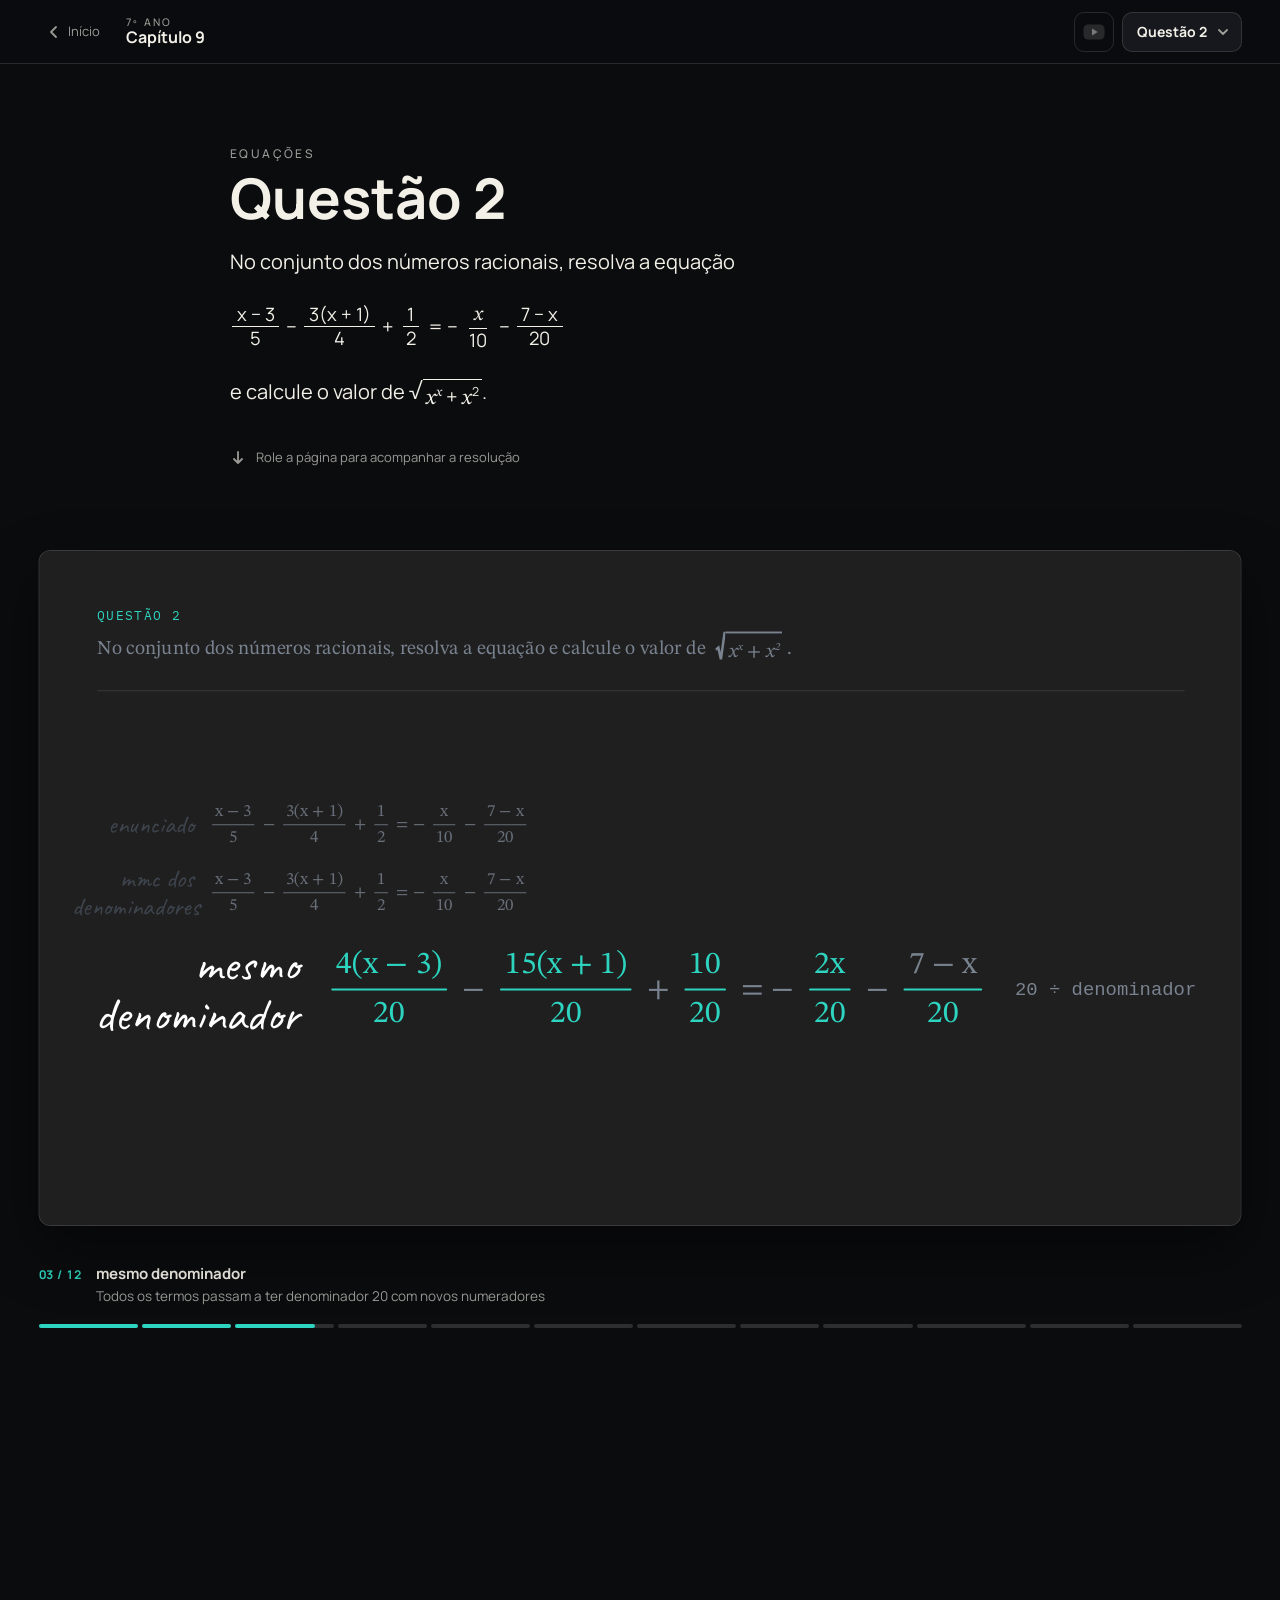
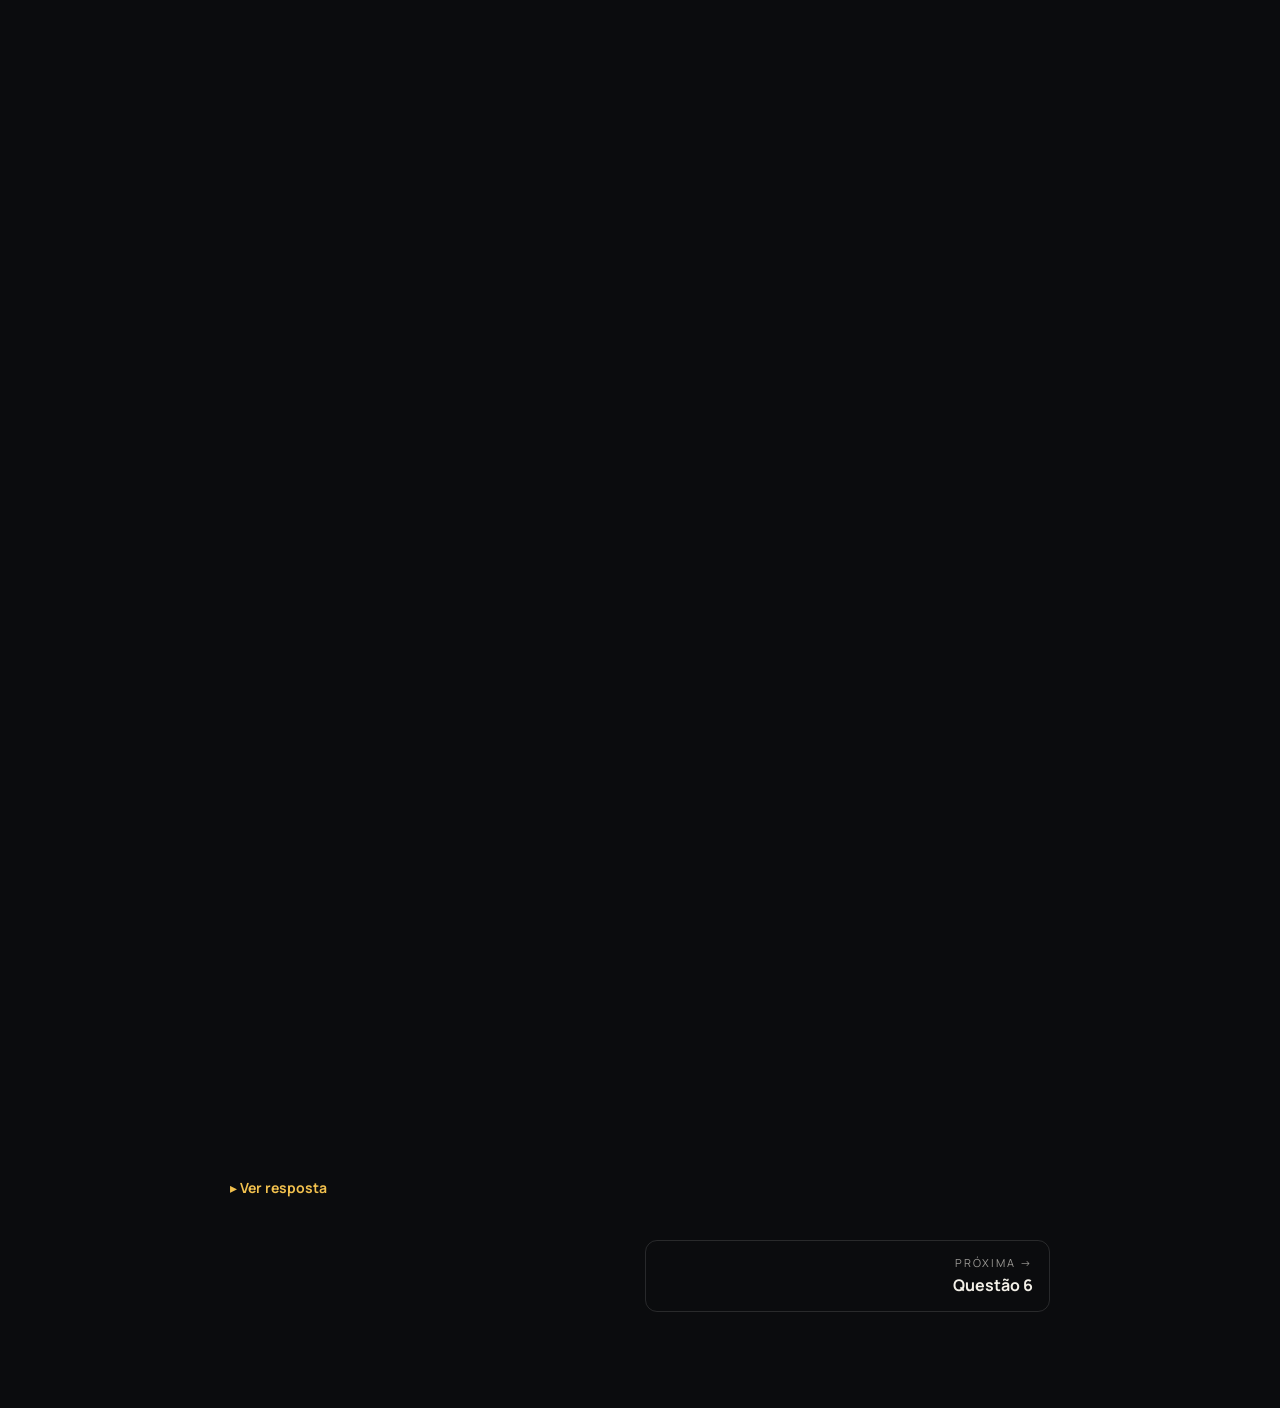
==== capitulos/capitulo-09.html @ b6ce7032 "descrição do readme.md" ====
<!DOCTYPE html>
<html lang="pt-BR">
<head>
<meta charset="utf-8"/>
<meta name="viewport" content="width=device-width, initial-scale=1.0"/>
<title>Capítulo 9 — Questões resolvidas · 7º ano</title>
<meta name="theme-color" content="#0b0c0e"/>

<link rel="preconnect" href="https://fonts.googleapis.com"/>
<link rel="preconnect" href="https://fonts.gstatic.com" crossorigin/>
<!-- Manrope: interface. Caveat, IBM Plex Mono e STIX Two Text: resolucoes animadas. -->
<link href="https://fonts.googleapis.com/css2?family=Manrope:wght@400;500;700&family=Caveat:wght@500;600&family=IBM+Plex+Mono:wght@400;500&family=STIX+Two+Text:wght@400;500&display=swap" rel="stylesheet"/>

<link rel="stylesheet" href="../assets/css/base.css"/>
<link rel="stylesheet" href="../assets/css/capitulo.css"/>
<link rel="stylesheet" href="../assets/css/questao.css"/>

<!-- Resolucoes: React local + um arquivo por questao + motor da rolagem.
     defer preserva a ordem de execucao. -->
<script defer src="../assets/vendor/react/react.production.min.js"></script>
<script defer src="../assets/vendor/react/react-dom.production.min.js"></script>
<script defer src="../assets/questoes/capitulo-09/q02-equacao.js"></script>
<script defer src="../assets/questoes/capitulo-09/q06-prova.js"></script>
<script defer src="../assets/questoes/capitulo-09/q08-quantias.js"></script>
<script defer src="../assets/questoes/capitulo-09/q08-sistema.js"></script>
<script defer src="../assets/js/questao-cena.js"></script>
<script defer src="../assets/js/capitulo.js"></script>
</head>

<body data-capitulo="9">

<header class="page-header">
  <div class="page-header-inner">
    <a class="back-link" href="../index.html" aria-label="Voltar ao início">
      <svg width="16" height="16" viewBox="0 0 16 16" aria-hidden="true"><path d="M10 3 5 8l5 5" fill="none" stroke="currentColor" stroke-width="1.8" stroke-linecap="round" stroke-linejoin="round"/></svg>
      <span>Início</span>
    </a>
    <div class="page-id">
      <span class="page-kicker">7º ano</span>
      <span class="page-title">Capítulo 9</span>
    </div>

    <div class="page-actions">
      <!-- Aponta para o data-youtube da questao aberta (capitulo.js). -->
      <a class="yt-link is-disabled" id="yt-link" target="_blank" rel="noopener" aria-disabled="true" title="Vídeo narrado em breve">
        <svg viewBox="0 0 24 24" aria-hidden="true">
          <rect x="1.5" y="4.5" width="21" height="15" rx="4.5" fill="#ff1f1f"/>
          <path d="M10 8.6v6.8l5.8-3.4z" fill="#fff"/>
        </svg>
      </a>

      <div class="q-menu">
        <button type="button" class="q-menu-btn" id="q-menu-btn" aria-haspopup="menu" aria-expanded="false" aria-controls="q-menu-list">
          <span><span class="q-menu-prefixo">Questão </span><span class="q-menu-num">2</span></span>
          <svg viewBox="0 0 16 16" aria-hidden="true"><path d="m4 6 4 4 4-4" fill="none" stroke="currentColor" stroke-width="1.8" stroke-linecap="round" stroke-linejoin="round"/></svg>
        </button>
        <ul class="q-menu-list" id="q-menu-list" role="menu" aria-label="Questões do capítulo 9" hidden></ul>
      </div>
    </div>
  </div>
</header>

<main class="questoes">

  <!-- ============================================================
       Uma questao = um <article>. O menu do header e a navegacao
       anterior/proxima sao montados a partir destes blocos.

       id            ancora da URL (capitulo-09.html#q2)
       data-youtube  link do video narrado; vazio = icone desativado
       data-resumo   texto do menu, quando o enunciado tem formulas (opcional)
       data-cena     id da resolucao animada em window.Questoes
       ============================================================ -->

  <article class="questao" id="q2" data-youtube=""
           data-resumo="No conjunto dos números racionais, resolva a equação e calcule o valor de √(xˣ + x²).">
    <header class="questao-intro">
      <p class="questao-tema">Equações</p>
      <h1 class="questao-titulo">Questão 2</h1>
      <p class="questao-enunciado">
        No conjunto dos números racionais, resolva a equação
        <span class="mat-bloco">
          <span class="mat-frac"><span>x − 3</span><span>5</span></span> −
          <span class="mat-frac"><span>3(x + 1)</span><span>4</span></span> +
          <span class="mat-frac"><span>1</span><span>2</span></span> = −
          <span class="mat-frac"><span><i>x</i></span><span>10</span></span> −
          <span class="mat-frac"><span>7 − x</span><span>20</span></span>
        </span>
        e calcule o valor de
        <span class="mat-raiz"><span><i>x</i><sup><i>x</i></sup> + <i>x</i><sup>2</sup></span></span>.
      </p>
      <p class="questao-dica">
        <svg viewBox="0 0 16 16" aria-hidden="true"><path d="M8 2v11m0 0-4-4m4 4 4-4" fill="none" stroke="currentColor" stroke-width="1.8" stroke-linecap="round" stroke-linejoin="round"/></svg>
        Role a página para acompanhar a resolução
      </p>
    </header>

    <div class="questao-cena" data-cena="cap09-q02"></div>

    <footer class="questao-fim">
      <details class="questao-resposta">
        <summary>Ver resposta</summary>
        <p><i>x</i> = <strong>−1</strong> e <span class="mat-raiz"><span><i>x</i><sup><i>x</i></sup> + <i>x</i><sup>2</sup></span></span> = <strong>0</strong></p>
      </details>
      <nav class="questao-nav" aria-label="Outras questões"></nav>
    </footer>
  </article>

  <article class="questao" id="q6" data-youtube="">
    <header class="questao-intro">
      <p class="questao-tema">Sistemas de equações</p>
      <h1 class="questao-titulo">Questão 6</h1>
      <p class="questao-enunciado">Uma prova de múltipla escolha com 60 questões foi corrigida da seguinte forma: o aluno ganhava 5 pontos por questão que acertava e perdia 1 ponto por questão que errava ou deixava em branco. Se um aluno totalizou 210 pontos, o número de questões que ele acertou foi</p>
      <ol class="questao-alternativas">
        <li><span>a)</span> 30</li>
        <li><span>b)</span> 35</li>
        <li><span>c)</span> 40</li>
        <li><span>d)</span> 45</li>
      </ol>
      <p class="questao-dica">
        <svg viewBox="0 0 16 16" aria-hidden="true"><path d="M8 2v11m0 0-4-4m4 4 4-4" fill="none" stroke="currentColor" stroke-width="1.8" stroke-linecap="round" stroke-linejoin="round"/></svg>
        Role a página para acompanhar a resolução
      </p>
    </header>

    <div class="questao-cena" data-cena="cap09-q06"></div>

    <footer class="questao-fim">
      <details class="questao-resposta">
        <summary>Ver resposta</summary>
        <p>Alternativa <strong>d)</strong>: ele acertou <strong>45</strong> questões.</p>
      </details>
      <nav class="questao-nav" aria-label="Outras questões"></nav>
    </footer>
  </article>

  <article class="questao" id="q8-quantias" data-youtube="">
    <header class="questao-intro">
      <p class="questao-tema">Equações com duas incógnitas</p>
      <h1 class="questao-titulo">Questão 8</h1>
      <p class="questao-enunciado">A diferença entre o dobro da quantia que Beatriz possui e a quantia que Cibele possui é de 12 reais. Escreva a equação da situação e verifique se o par ordenado (11, 10) é solução.</p>
      <p class="questao-dica">
        <svg viewBox="0 0 16 16" aria-hidden="true"><path d="M8 2v11m0 0-4-4m4 4 4-4" fill="none" stroke="currentColor" stroke-width="1.8" stroke-linecap="round" stroke-linejoin="round"/></svg>
        Role a página para acompanhar a resolução
      </p>
    </header>

    <div class="questao-cena" data-cena="cap09-q08-quantias"></div>

    <footer class="questao-fim">
      <details class="questao-resposta">
        <summary>Ver resposta</summary>
        <p>Equação: <strong>2<i>x</i> − <i>y</i> = 12</strong>. Sim, (11, 10) é solução, pois 2 · 11 − 10 = 12.</p>
      </details>
      <nav class="questao-nav" aria-label="Outras questões"></nav>
    </footer>
  </article>

  <article class="questao" id="q8-sistema" data-youtube=""
           data-resumo="Sendo o sistema 15x − 16y = 24 e 3x = 4y, com U = ℚ × ℚ, calcule o valor de x − y − 1.">
    <header class="questao-intro">
      <p class="questao-tema">Sistemas de equações</p>
      <h1 class="questao-titulo">Questão 8</h1>
      <p class="questao-enunciado">
        Sendo o sistema
        <span class="mat-sistema"><span>15<i>x</i> − 16<i>y</i> = 24</span><span>3<i>x</i> = 4<i>y</i></span></span>
        com U = ℚ × ℚ, calcule o valor de <i>x</i> − <i>y</i> − 1.
      </p>
      <p class="questao-dica">
        <svg viewBox="0 0 16 16" aria-hidden="true"><path d="M8 2v11m0 0-4-4m4 4 4-4" fill="none" stroke="currentColor" stroke-width="1.8" stroke-linecap="round" stroke-linejoin="round"/></svg>
        Role a página para acompanhar a resolução
      </p>
    </header>

    <div class="questao-cena" data-cena="cap09-q08-sistema"></div>

    <footer class="questao-fim">
      <details class="questao-resposta">
        <summary>Ver resposta</summary>
        <p>(<i>x</i>, <i>y</i>) = (8, 6) e <i>x</i> − <i>y</i> − 1 = <strong>1</strong></p>
      </details>
      <nav class="questao-nav" aria-label="Outras questões"></nav>
    </footer>
  </article>

</main>

</body>
</html>
---- assets/css/base.css ----
/* ============================================================
   base.css — tokens, fontes e reset compartilhados por todas
   as paginas do site.
   ============================================================ */

@font-face {
  font-family: 'Mattilda';
  src: url('../fonts/Mattilda.otf') format('opentype');
  font-weight: 400;
  font-style: normal;
  font-display: swap;
}

:root {
  --bg:        #0b0c0e;
  --surface:   rgba(18, 20, 24, 0.55);
  --surface-2: rgba(28, 31, 37, 0.72);
  --line:      rgba(255, 255, 255, 0.12);
  --line-2:    rgba(255, 255, 255, 0.28);
  --text:      #f3f0e8;
  --muted:     rgba(243, 240, 232, 0.62);
  --accent:    #f2c14e;

  --font-display: 'Mattilda', 'Brush Script MT', cursive;
  --font-ui:      'Manrope', ui-sans-serif, system-ui, 'Segoe UI', sans-serif;

  --ease-out: cubic-bezier(0.16, 1, 0.30, 1);
  --ease-in:  cubic-bezier(0.35, 0, 0.30, 1);
  --fast: 180ms;
  --base: 320ms;

  --gutter: clamp(16px, 3vw, 40px);
}

*, *::before, *::after { box-sizing: border-box; }

html, body { height: 100%; }

body {
  margin: 0;
  background: var(--bg);
  color: var(--text);
  font-family: var(--font-ui);
  font-size: 15px;
  line-height: 1.5;
  -webkit-font-smoothing: antialiased;
}

a { color: inherit; text-decoration: none; }
p { margin: 0; }

:focus-visible { outline: 2px solid var(--accent); outline-offset: 3px; }

.sr-only {
  position: absolute;
  width: 1px; height: 1px;
  padding: 0; margin: -1px;
  overflow: hidden;
  clip: rect(0 0 0 0);
  white-space: nowrap;
  border: 0;
}
---- assets/css/capitulo.css ----
/* ============================================================
   capitulo.css — paginas de capitulo
   Header fixo com seletor de questao e link do video; uma
   questao por vez ocupa a pagina.
   ============================================================ */

:root { --header-h: 64px; }

/* base.css fixa height:100% para a hero; aqui a pagina cresce com o
   conteudo — com o body preso a' altura da tela, os elementos sticky
   (header e cena) parariam de grudar depois da primeira tela. */
html, body { height: auto; }
body { min-height: 100%; background: var(--bg); }

/* ============================================================
   Header
   ============================================================ */
.page-header {
  position: sticky;
  top: 0;
  z-index: 20;
  height: var(--header-h);
  background: rgba(11, 12, 14, 0.86);
  -webkit-backdrop-filter: blur(12px);
          backdrop-filter: blur(12px);
  border-bottom: 1px solid var(--line);
}
.page-header-inner {
  max-width: 1280px;
  height: 100%;
  margin: 0 auto;
  padding-inline: var(--gutter);
  display: flex;
  align-items: center;
  gap: 14px;
}

.back-link {
  display: inline-flex;
  align-items: center;
  gap: 6px;
  height: 40px;
  padding: 0 12px 0 8px;
  border-radius: 10px;
  font-size: 13px;
  color: var(--muted);
  transition: color var(--fast) var(--ease-in), background var(--fast) var(--ease-in);
}
.back-link:hover { color: var(--text); background: rgba(255, 255, 255, 0.05); }

.page-id { display: flex; flex-direction: column; min-width: 0; line-height: 1.2; }
.page-kicker {
  font-size: 10.5px;
  font-weight: 500;
  letter-spacing: 0.2em;
  text-transform: uppercase;
  color: var(--muted);
}
.page-title { margin: 0; font-size: 16px; font-weight: 700; white-space: nowrap; }

.page-actions { margin-left: auto; display: flex; align-items: center; gap: 8px; }

/* ---------- Link do video ---------- */
.yt-link {
  display: grid;
  place-items: center;
  width: 40px;
  height: 40px;
  border: 1px solid var(--line);
  border-radius: 10px;
  transition: border-color var(--fast) var(--ease-in), background var(--fast) var(--ease-in);
}
.yt-link svg { width: 24px; height: 24px; display: block; }
.yt-link:hover { border-color: var(--line-2); background: rgba(255, 255, 255, 0.05); }
.yt-link.is-disabled { cursor: not-allowed; }
.yt-link.is-disabled svg { filter: grayscale(1); opacity: 0.45; }
.yt-link.is-disabled:hover { border-color: var(--line); background: transparent; }

/* ---------- Seletor de questao ---------- */
.q-menu { position: relative; }

.q-menu-btn {
  display: inline-flex;
  align-items: center;
  gap: 8px;
  height: 40px;
  padding: 0 10px 0 14px;
  border: 1px solid var(--line);
  border-radius: 10px;
  background: var(--surface-2);
  color: var(--text);
  font: 700 14px/1 var(--font-ui);
  cursor: pointer;
  transition: border-color var(--fast) var(--ease-in);
}
.q-menu-btn:hover,
.q-menu-btn[aria-expanded="true"] { border-color: var(--line-2); }
.q-menu-btn svg { width: 16px; height: 16px; color: var(--muted); transition: transform var(--fast) var(--ease-in); }
.q-menu-btn[aria-expanded="true"] svg { transform: rotate(180deg); }

.q-menu-list {
  position: absolute;
  right: 0;
  top: calc(100% + 8px);
  width: min(340px, calc(100vw - 2 * var(--gutter)));
  max-height: min(70vh, 480px);
  overflow: auto;
  margin: 0;
  padding: 6px;
  list-style: none;
  background: #15171b;
  border: 1px solid var(--line-2);
  border-radius: 12px;
  box-shadow: 0 18px 44px rgba(0, 0, 0, 0.55);
}

.q-menu-item {
  display: grid;
  gap: 2px;
  padding: 10px 12px;
  border-radius: 8px;
  color: var(--muted);
  outline: none;
}
.q-menu-item:hover,
.q-menu-item:focus-visible { background: rgba(255, 255, 255, 0.07); color: var(--text); }
.q-menu-n { font-size: 14px; font-weight: 700; color: var(--text); }
.q-menu-item[aria-current="true"] .q-menu-n { color: var(--accent); }
.q-menu-item[aria-current="true"] .q-menu-n::after { content: ' · atual'; font-weight: 500; color: var(--muted); }
.q-menu-s {
  font-size: 12.5px;
  line-height: 1.4;
  display: -webkit-box;
  -webkit-line-clamp: 2;
  -webkit-box-orient: vertical;
  overflow: hidden;
}

/* ============================================================
   Questao
   ============================================================ */
.questoes {
  max-width: 1280px;
  margin: 0 auto;
  padding-inline: var(--gutter);
}

.questao-intro,
.questao-fim { max-width: 820px; margin: 0 auto; }

.questao-intro { padding-block: clamp(40px, 9vh, 96px) clamp(24px, 5vh, 48px); }
.questao-tema {
  font-size: 12px;
  font-weight: 500;
  letter-spacing: 0.2em;
  text-transform: uppercase;
  color: var(--muted);
}
.questao-titulo {
  margin: 6px 0 0;
  font-size: clamp(36px, 6vw, 56px);
  font-weight: 700;
  line-height: 1.05;
}
.questao-enunciado {
  margin-top: 18px;
  font-size: clamp(17px, 1.7vw, 20px);
  line-height: 1.6;
}
/* ---------- Notacao no enunciado ---------- */
.questao-enunciado i,
.questao-resposta i { font-family: 'STIX Two Text', Georgia, serif; font-size: 1.08em; }
.questao-enunciado sup,
.questao-resposta sup { font-size: 0.62em; line-height: 0; }

/* Equacao longa em linha propria, rolavel se nao couber. */
.mat-bloco {
  display: flex;
  align-items: center;
  flex-wrap: nowrap;
  gap: 0.35em;
  width: fit-content;
  max-width: 100%;
  margin: 14px 0;
  padding: 10px 2px;
  overflow-x: auto;
  white-space: nowrap;
}
.mat-frac {
  display: inline-flex;
  flex-direction: column;
  align-items: center;
  vertical-align: middle;
  line-height: 1.25;
  font-size: 0.92em;
}
.mat-frac > span { padding: 0 0.25em; }
.mat-frac > span:first-child { border-bottom: 1.5px solid currentColor; }

.mat-raiz { display: inline-flex; align-items: stretch; white-space: nowrap; }
.mat-raiz::before { content: '√'; font-size: 1.15em; line-height: 1; margin-right: 1px; }
.mat-raiz > span { border-top: 1.5px solid currentColor; padding: 0.05em 0.15em 0; }

.mat-sistema {
  display: inline-flex;
  flex-direction: column;
  vertical-align: middle;
  margin: 4px 0.3em;
  padding: 2px 0 2px 0.7em;
  border-left: 2px solid currentColor;
  border-radius: 10px 0 0 10px;
  line-height: 1.4;
  white-space: nowrap;
}

/* ---------- Alternativas e figura ---------- */
.questao-alternativas {
  display: flex;
  flex-wrap: wrap;
  gap: 8px 12px;
  margin: 20px 0 0;
  padding: 0;
  list-style: none;
  font-size: clamp(16px, 1.6vw, 18px);
}
.questao-alternativas li {
  padding: 6px 14px;
  border: 1px solid var(--line);
  border-radius: 999px;
}
.questao-alternativas span { margin-right: 4px; font-weight: 700; color: var(--muted); }

.questao-figura {
  margin: 24px 0 0;
  padding: 16px;
  max-width: 560px;
  border: 1px solid var(--line);
  border-radius: 12px;
  background: #1f1f1f;
  color: var(--text);
}
.questao-figura svg { display: block; width: 100%; height: auto; overflow: visible; }
/* O que a questao pede (angulos, diagonais) ganha a cor de
   "modificado" das animacoes. A classe pode estar no <path>/<line>
   ou num <g> que os agrupa. */
.questao-figura .fig-destaque { stroke: #2dd4bf; }
.questao-figura text.fig-destaque { fill: #2dd4bf; stroke: none; }
.questao-figura .fig-destaque-ponto { fill: #2dd4bf; }

/* Itens a), b) de uma questao com mais de uma pergunta. */
.questao-itens {
  display: grid;
  gap: 10px;
  margin: 20px 0 0;
  padding: 0;
  list-style: none;
  font-size: clamp(17px, 1.7vw, 20px);
  line-height: 1.55;
}
/* Recuo pendente em vez de grid: o texto do item tem <i> e <sub>, que
   num grid virariam celulas separadas. */
.questao-itens li { padding-left: 1.8em; text-indent: -1.8em; }
.questao-itens span { display: inline-block; width: 1.8em; text-indent: 0; font-weight: 700; color: var(--muted); }
.questao-itens i { font-family: 'STIX Two Text', Georgia, serif; font-size: 1.08em; }
.questao-resposta p + p { margin-top: 4px; }

.questao-dica {
  display: flex;
  align-items: center;
  gap: 10px;
  margin-top: 32px;
  font-size: 13px;
  color: var(--muted);
}
.questao-dica svg { width: 16px; height: 16px; animation: dica 1.8s var(--ease-out) infinite; }
@keyframes dica {
  0%, 100% { transform: translateY(-2px); opacity: 0.6; }
  50%      { transform: translateY(3px);  opacity: 1; }
}

.questao-fim { padding-block: 40px 96px; }

.questao-resposta summary {
  display: inline-block;
  cursor: pointer;
  font-size: 14px;
  font-weight: 700;
  color: var(--accent);
  list-style: none;
}
.questao-resposta summary::-webkit-details-marker { display: none; }
.questao-resposta summary::before { content: '▸ '; }
.questao-resposta[open] summary::before { content: '▾ '; }
.questao-resposta p { margin-top: 8px; font-size: 17px; }
.questao-resposta strong { color: #f9a03c; }

/* Anterior / proxima — preenchido pelo JS. */
.questao-nav {
  display: grid;
  grid-template-columns: 1fr 1fr;
  gap: 10px;
  margin-top: 40px;
}
.questao-nav a {
  display: grid;
  gap: 2px;
  padding: 14px 16px;
  border: 1px solid var(--line);
  border-radius: 12px;
  transition: border-color var(--fast) var(--ease-in), background var(--fast) var(--ease-in);
}
.questao-nav a:hover { border-color: var(--line-2); background: rgba(255, 255, 255, 0.04); }
.questao-nav .nav-proxima { grid-column: 2; text-align: right; }
.questao-nav .nav-rotulo { font-size: 11px; letter-spacing: 0.18em; text-transform: uppercase; color: var(--muted); }
.questao-nav .nav-titulo { font-size: 16px; font-weight: 700; }

.questao .katex-display { overflow-x: auto; overflow-y: hidden; padding-block: 4px; }

.vazio { padding-block: 64px; color: var(--muted); }

@media (max-width: 560px) {
  .back-link span { display: none; }
  .back-link { padding: 0 8px; }
  .q-menu-prefixo { display: none; }
  .questao-nav { grid-template-columns: 1fr; }
  .questao-nav .nav-proxima { grid-column: 1; }
}

@media (prefers-reduced-motion: reduce) {
  .questao-dica svg { animation: none; }
}
---- assets/css/questao.css ----
/* ============================================================
   questao.css — resolucao guiada pela rolagem
   O trilho (.cena) e' alto; dentro dele a tela (.cena-sticky)
   fica presa abaixo do header enquanto a pagina rola. Quanto
   mais o trilho passa, mais a resolucao avanca.
   ============================================================ */

.questao-cena {
  --cena-h: calc(100vh - var(--header-h));
  --cena-accent: #2dd4bf;   /* mesma cor de "modificado" das animacoes */
}
@supports (height: 100svh) {
  .questao-cena { --cena-h: calc(100svh - var(--header-h)); }
}

.cena { position: relative; }

.cena-sticky {
  position: sticky;
  top: var(--header-h);
  height: var(--cena-h);
  display: flex;
  flex-direction: column;
  align-items: center;
  justify-content: center;
  gap: 14px;
  padding-block: 14px;
}

/* Area disponivel para a composicao. O JS mede e escala 1920x1080. */
.cena-tela {
  position: relative;
  flex: 1 1 auto;
  min-height: 0;
  width: 100%;
}

.cena-quadro {
  position: absolute;
  left: 50%;
  top: 50%;
  transform: translate(-50%, -50%);
  overflow: hidden;
  border: 1px solid var(--line);
  border-radius: 12px;
  box-shadow: 0 24px 60px rgba(0, 0, 0, 0.45);
}
.cena-canvas {
  position: absolute;
  left: 0;
  top: 0;
  transform-origin: 0 0;
  pointer-events: none;
  /* Mesmo ponto de partida do motor original: o que a composicao nao
     define herda fonte e entrelinha padrao, nao a Manrope do site. */
  font-family: Inter, system-ui, sans-serif;
  font-size: 16px;
  line-height: normal;
}

/* ---------- Passo atual + progresso ---------- */
.cena-hud {
  flex: none;
  max-width: 100%;
  display: grid;
  gap: 10px;
}

.cena-passo {
  display: grid;
  grid-template-columns: auto 1fr;
  column-gap: 14px;
  align-items: baseline;
  min-height: 2.9em;
}
.cena-passo-n {
  grid-row: 1 / 3;
  font-size: 12px;
  font-weight: 700;
  letter-spacing: 0.08em;
  font-variant-numeric: tabular-nums;
  color: var(--cena-accent);
}
.cena-passo-t { font-size: 15px; font-weight: 700; }
.cena-passo-d { font-size: 13.5px; line-height: 1.4; color: var(--muted); }

/* Uma faixa por passo, com largura proporcional a' duracao dele.
   Cada faixa e' clicavel e rola ate' aquele passo. */
.cena-barra { display: flex; gap: 4px; }
.cena-seg {
  position: relative;
  height: 18px;
  min-width: 6px;
  padding: 0;
  border: 0;
  background: transparent;
  cursor: pointer;
}
.cena-seg::before,
.cena-seg-fill {
  content: '';
  position: absolute;
  left: 0;
  top: 50%;
  height: 4px;
  margin-top: -2px;
  border-radius: 2px;
}
.cena-seg::before { right: 0; background: rgba(255, 255, 255, 0.14); transition: background var(--fast) var(--ease-in); }
.cena-seg:hover::before { background: rgba(255, 255, 255, 0.3); }
.cena-seg-fill { background: var(--cena-accent); }
.cena-seg:focus-visible { outline: 2px solid var(--cena-accent); outline-offset: 2px; border-radius: 4px; }

/* Tela em pe': a composicao fica com a largura toda e o conjunto
   centraliza, em vez de a tela ocupar a altura e sobrar vazio. */
@media (max-aspect-ratio: 1/1) {
  .cena-tela { flex: none; aspect-ratio: 16 / 9; }
  .cena-quadro { border-radius: 8px; }
}
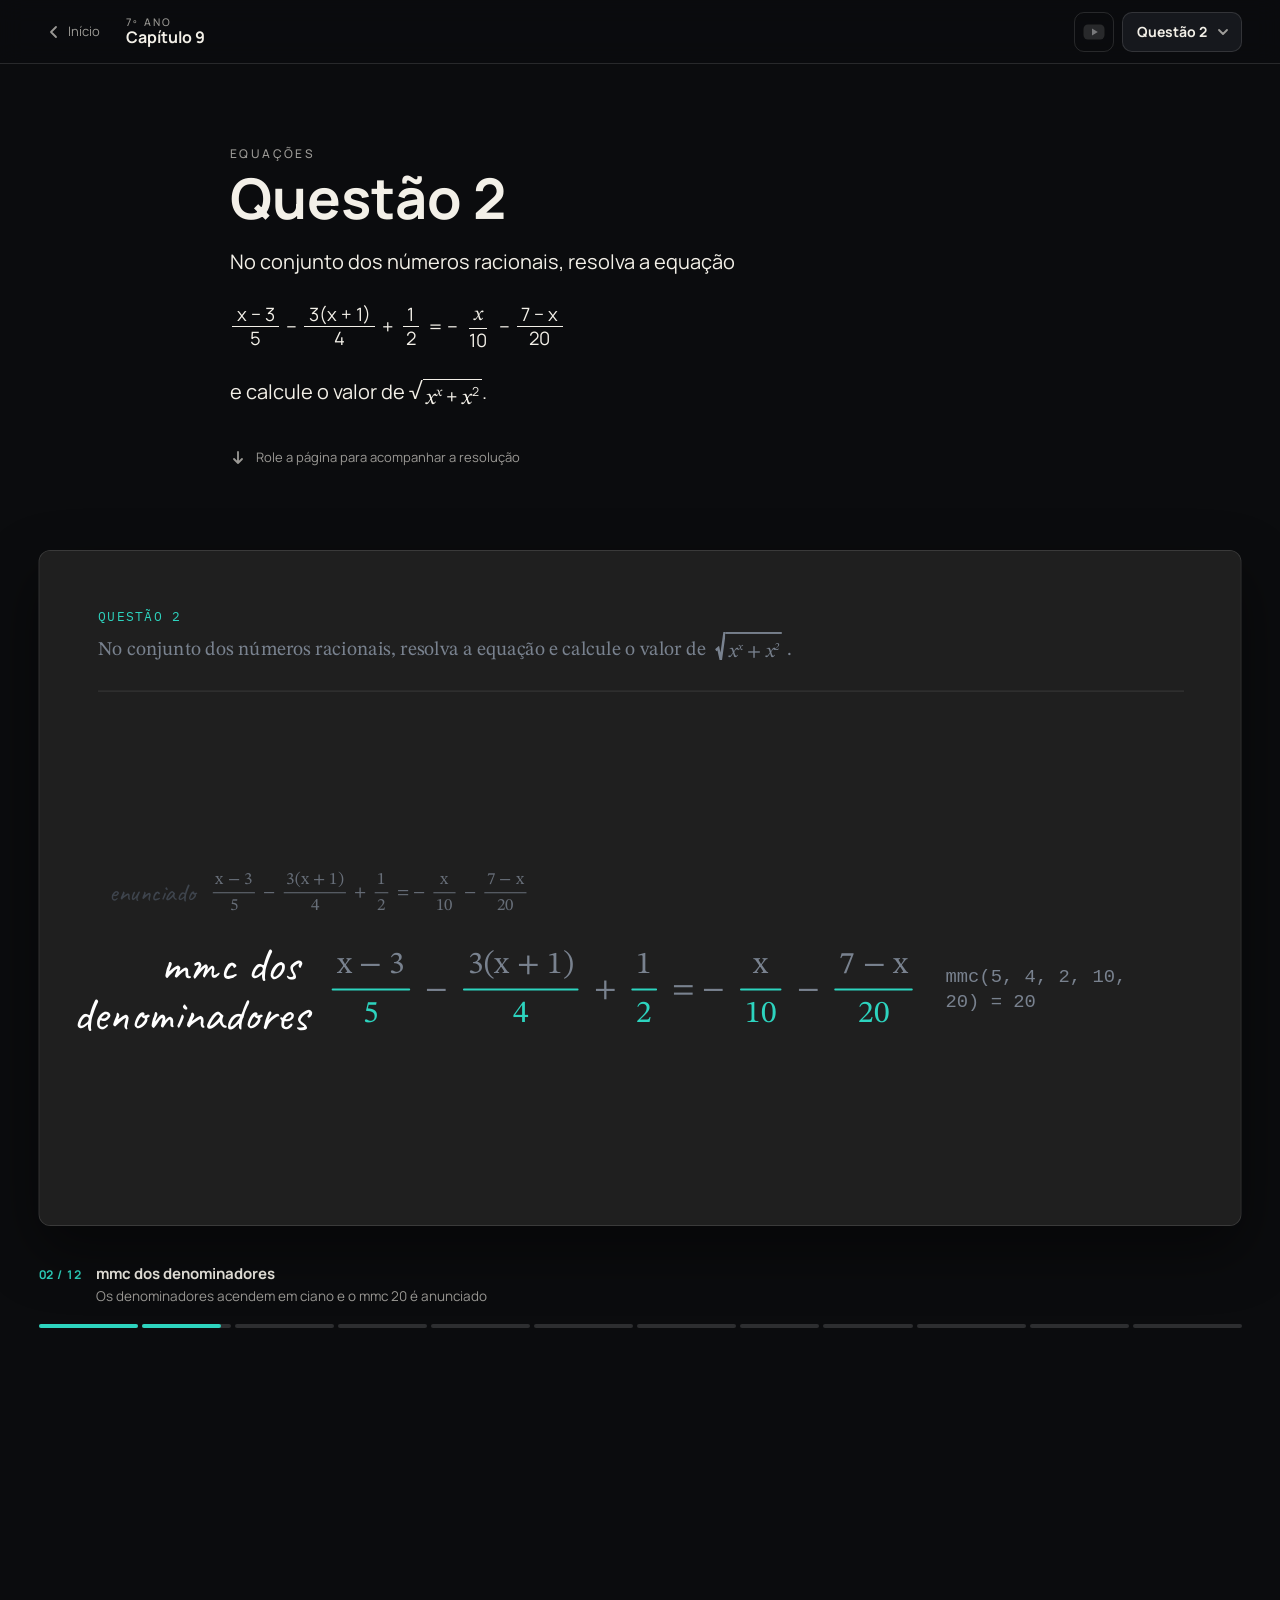
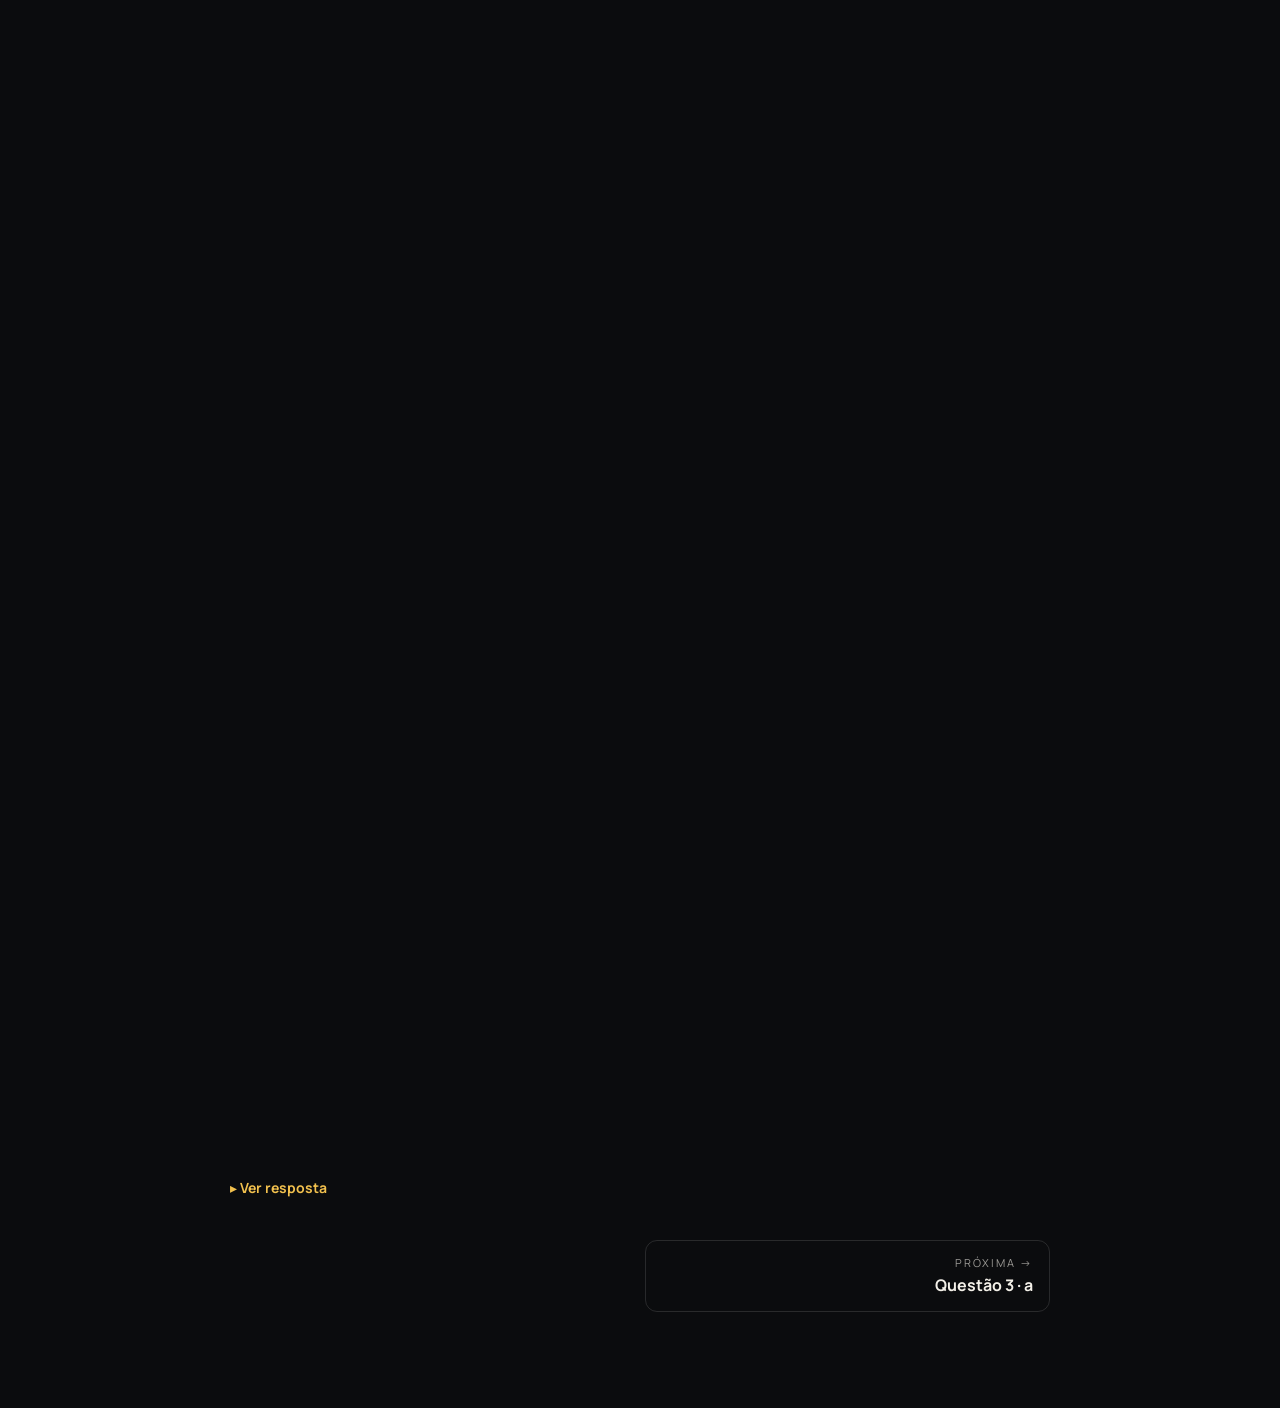
==== commit 8ca58216: "update math chapter files and questions" ====
--- a/capitulos/capitulo-09.html
+++ b/capitulos/capitulo-09.html
@@ -19,15 +19,25 @@
      defer preserva a ordem de execucao. -->
 <script defer src="../assets/vendor/react/react.production.min.js"></script>
 <script defer src="../assets/vendor/react/react-dom.production.min.js"></script>
+<!-- lottie-web: icones animados das questoes 11 e 12a. -->
+<script defer src="../assets/vendor/lottie/lottie.min.js"></script>
 <script defer src="../assets/questoes/capitulo-09/q02-equacao.js"></script>
+<script defer src="../assets/questoes/capitulo-09/q03a-sistema-adicao.js"></script>
+<script defer src="../assets/questoes/capitulo-09/q04-idade-pai.js"></script>
 <script defer src="../assets/questoes/capitulo-09/q06-prova.js"></script>
+<script defer src="../assets/questoes/capitulo-09/q07-quintal.js"></script>
 <script defer src="../assets/questoes/capitulo-09/q08-quantias.js"></script>
 <script defer src="../assets/questoes/capitulo-09/q08-sistema.js"></script>
+<script defer src="../assets/questoes/capitulo-09/q09a-sistema-decimal.js"></script>
+<script defer src="../assets/questoes/capitulo-09/q11-sitio.js"></script>
+<script defer src="../assets/questoes/capitulo-09/q12a-cedulas.js"></script>
+<script defer src="../assets/questoes/capitulo-09/q12b-academia.js"></script>
+<script defer src="../assets/questoes/capitulo-09/q12c-festa.js"></script>
 <script defer src="../assets/js/questao-cena.js"></script>
-<script defer src="../assets/js/capitulo.js"></script>
+<script defer src="../assets/js/capitulo.js?v=2"></script>
 </head>
 
-<body data-capitulo="9">
+<body data-capitulo="9" data-livro="2">
 
 <header class="page-header">
   <div class="page-header-inner">
@@ -68,11 +78,13 @@
 
        id            ancora da URL (capitulo-09.html#q2)
        data-youtube  link do video narrado; vazio = icone desativado
+       data-pagina   pagina no livro; aparece no menu junto com o livro
+       data-livro    livro desta questao, se diferente do data-livro do <body>
        data-resumo   texto do menu, quando o enunciado tem formulas (opcional)
        data-cena     id da resolucao animada em window.Questoes
        ============================================================ -->
 
-  <article class="questao" id="q2" data-youtube=""
+  <article class="questao" id="q2" data-pagina="84" data-youtube=""
            data-resumo="No conjunto dos números racionais, resolva a equação e calcule o valor de √(xˣ + x²).">
     <header class="questao-intro">
       <p class="questao-tema">Equações</p>
@@ -106,7 +118,52 @@
     </footer>
   </article>
 
-  <article class="questao" id="q6" data-youtube="">
+  <article class="questao" id="q3a" data-pagina="83" data-youtube=""
+           data-resumo="Utilizando qualquer um dos métodos estudados e considerando U = ℚ × ℚ, resolva o sistema 5x − y = 13 e x + 2y = 7.">
+    <header class="questao-intro">
+      <p class="questao-tema">Sistemas de equações</p>
+      <h1 class="questao-titulo">Questão 3 · a</h1>
+      <p class="questao-enunciado">Utilizando qualquer um dos métodos estudados e considerando U = ℚ × ℚ, resolva o sistema <span class="mat-sistema"><span>5<i>x</i> − <i>y</i> = 13</span><span><i>x</i> + 2<i>y</i> = 7</span></span>.</p>
+      <p class="questao-dica">
+        <svg viewBox="0 0 16 16" aria-hidden="true"><path d="M8 2v11m0 0-4-4m4 4 4-4" fill="none" stroke="currentColor" stroke-width="1.8" stroke-linecap="round" stroke-linejoin="round"/></svg>
+        Role a página para acompanhar a resolução
+      </p>
+    </header>
+
+    <div class="questao-cena" data-cena="cap09-q03a"></div>
+
+    <footer class="questao-fim">
+      <details class="questao-resposta">
+        <summary>Ver resposta</summary>
+        <p><strong>S = {(3, 2)}</strong>, ou seja, <i>x</i> = 3 e <i>y</i> = 2.</p>
+      </details>
+      <nav class="questao-nav" aria-label="Outras questões"></nav>
+    </footer>
+  </article>
+
+  <article class="questao" id="q4" data-pagina="75" data-youtube="">
+    <header class="questao-intro">
+      <p class="questao-tema">Equações do 1º grau</p>
+      <h1 class="questao-titulo">Questão 4</h1>
+      <p class="questao-enunciado">A idade de um pai é o triplo da idade do filho. Determine a idade do pai, sabendo que, daqui a 10 anos, ela será o dobro da idade do filho.</p>
+      <p class="questao-dica">
+        <svg viewBox="0 0 16 16" aria-hidden="true"><path d="M8 2v11m0 0-4-4m4 4 4-4" fill="none" stroke="currentColor" stroke-width="1.8" stroke-linecap="round" stroke-linejoin="round"/></svg>
+        Role a página para acompanhar a resolução
+      </p>
+    </header>
+
+    <div class="questao-cena" data-cena="cap09-q04"></div>
+
+    <footer class="questao-fim">
+      <details class="questao-resposta">
+        <summary>Ver resposta</summary>
+        <p>O pai tem <strong>30 anos</strong> e o filho, 10 anos.</p>
+      </details>
+      <nav class="questao-nav" aria-label="Outras questões"></nav>
+    </footer>
+  </article>
+
+  <article class="questao" id="q6" data-pagina="85" data-youtube="">
     <header class="questao-intro">
       <p class="questao-tema">Sistemas de equações</p>
       <h1 class="questao-titulo">Questão 6</h1>
@@ -134,7 +191,29 @@
     </footer>
   </article>
 
-  <article class="questao" id="q8-quantias" data-youtube="">
+  <article class="questao" id="q7" data-pagina="85" data-youtube="">
+    <header class="questao-intro">
+      <p class="questao-tema">Sistemas de equações</p>
+      <h1 class="questao-titulo">Questão 7</h1>
+      <p class="questao-enunciado">Em um quintal, existem galinhas e coelhos, totalizando 38 cabeças e 116 pés. Sabendo disso, quantos animais há de cada espécie?</p>
+      <p class="questao-dica">
+        <svg viewBox="0 0 16 16" aria-hidden="true"><path d="M8 2v11m0 0-4-4m4 4 4-4" fill="none" stroke="currentColor" stroke-width="1.8" stroke-linecap="round" stroke-linejoin="round"/></svg>
+        Role a página para acompanhar a resolução
+      </p>
+    </header>
+
+    <div class="questao-cena" data-cena="cap09-q07"></div>
+
+    <footer class="questao-fim">
+      <details class="questao-resposta">
+        <summary>Ver resposta</summary>
+        <p><strong>18 galinhas</strong> e <strong>20 coelhos</strong>.</p>
+      </details>
+      <nav class="questao-nav" aria-label="Outras questões"></nav>
+    </footer>
+  </article>
+
+  <article class="questao" id="q8-quantias" data-pagina="47" data-livro="suplementar 2" data-youtube="">
     <header class="questao-intro">
       <p class="questao-tema">Equações com duas incógnitas</p>
       <h1 class="questao-titulo">Questão 8</h1>
@@ -156,7 +235,7 @@
     </footer>
   </article>
 
-  <article class="questao" id="q8-sistema" data-youtube=""
+  <article class="questao" id="q8-sistema" data-pagina="85" data-youtube=""
            data-resumo="Sendo o sistema 15x − 16y = 24 e 3x = 4y, com U = ℚ × ℚ, calcule o valor de x − y − 1.">
     <header class="questao-intro">
       <p class="questao-tema">Sistemas de equações</p>
@@ -183,6 +262,123 @@
     </footer>
   </article>
 
+  <article class="questao" id="q9a" data-pagina="86" data-youtube=""
+           data-resumo="Resolva o sistema 4x − 1,9y = 1 e 8x − 3,9y = 1, sendo U = ℚ × ℚ.">
+    <header class="questao-intro">
+      <p class="questao-tema">Sistemas de equações</p>
+      <h1 class="questao-titulo">Questão 9 · a</h1>
+      <p class="questao-enunciado">Resolva o sistema <span class="mat-sistema"><span>4<i>x</i> − 1,9<i>y</i> = 1</span><span>8<i>x</i> − 3,9<i>y</i> = 1</span></span>, sendo U = ℚ × ℚ.</p>
+      <p class="questao-dica">
+        <svg viewBox="0 0 16 16" aria-hidden="true"><path d="M8 2v11m0 0-4-4m4 4 4-4" fill="none" stroke="currentColor" stroke-width="1.8" stroke-linecap="round" stroke-linejoin="round"/></svg>
+        Role a página para acompanhar a resolução
+      </p>
+    </header>
+
+    <div class="questao-cena" data-cena="cap09-q09a"></div>
+
+    <footer class="questao-fim">
+      <details class="questao-resposta">
+        <summary>Ver resposta</summary>
+        <p><strong>S = {(5, 10)}</strong>, ou seja, <i>x</i> = 5 e <i>y</i> = 10.</p>
+      </details>
+      <nav class="questao-nav" aria-label="Outras questões"></nav>
+    </footer>
+  </article>
+
+  <article class="questao" id="q11" data-pagina="49" data-livro="suplementar 2" data-youtube="">
+    <header class="questao-intro">
+      <p class="questao-tema">Sistemas de equações</p>
+      <h1 class="questao-titulo">Questão 11</h1>
+      <p class="questao-enunciado">Em um sítio, há 75 animais, entre galinhas e vacas leiteiras, totalizando 260 patas. Para que esse sítio dê lucro, a quantidade de vacas precisa ser maior que a de galinhas. Tendo isso em vista, o sítio é lucrativo porque</p>
+      <ol class="questao-alternativas questao-alternativas--longas">
+        <li><span>a)</span> a quantidade de vacas é o dobro da de galinhas</li>
+        <li><span>b)</span> tem 35 vacas leiteiras a mais que galinhas</li>
+        <li><span>c)</span> a quantidade de galinhas é 25% da de vacas</li>
+        <li><span>d)</span> tem 20 galinhas a menos que vacas leiteiras</li>
+      </ol>
+      <p class="questao-dica">
+        <svg viewBox="0 0 16 16" aria-hidden="true"><path d="M8 2v11m0 0-4-4m4 4 4-4" fill="none" stroke="currentColor" stroke-width="1.8" stroke-linecap="round" stroke-linejoin="round"/></svg>
+        Role a página para acompanhar a resolução
+      </p>
+    </header>
+
+    <div class="questao-cena" data-cena="cap09-q11"></div>
+
+    <footer class="questao-fim">
+      <details class="questao-resposta">
+        <summary>Ver resposta</summary>
+        <p>Alternativa <strong>b)</strong>: o sítio tem <strong>55 vacas</strong> e <strong>20 galinhas</strong>, ou seja, 35 vacas a mais.</p>
+      </details>
+      <nav class="questao-nav" aria-label="Outras questões"></nav>
+    </footer>
+  </article>
+
+  <article class="questao" id="q12a" data-pagina="49" data-livro="suplementar 2" data-youtube="">
+    <header class="questao-intro">
+      <p class="questao-tema">Sistemas de equações</p>
+      <h1 class="questao-titulo">Questão 12 · a</h1>
+      <p class="questao-enunciado">Júlio tem R$ 277,00 em 74 cédulas de R$ 2,00 e de R$ 5,00. Quantas cédulas de cada tipo ele tem?</p>
+      <p class="questao-dica">
+        <svg viewBox="0 0 16 16" aria-hidden="true"><path d="M8 2v11m0 0-4-4m4 4 4-4" fill="none" stroke="currentColor" stroke-width="1.8" stroke-linecap="round" stroke-linejoin="round"/></svg>
+        Role a página para acompanhar a resolução
+      </p>
+    </header>
+
+    <div class="questao-cena" data-cena="cap09-q12a"></div>
+
+    <footer class="questao-fim">
+      <details class="questao-resposta">
+        <summary>Ver resposta</summary>
+        <p><strong>31 cédulas</strong> de R$ 2,00 e <strong>43 cédulas</strong> de R$ 5,00.</p>
+      </details>
+      <nav class="questao-nav" aria-label="Outras questões"></nav>
+    </footer>
+  </article>
+
+  <article class="questao" id="q12b" data-pagina="49" data-livro="suplementar 2" data-youtube="">
+    <header class="questao-intro">
+      <p class="questao-tema">Sistemas de equações</p>
+      <h1 class="questao-titulo">Questão 12 · b</h1>
+      <p class="questao-enunciado">Sobre os alunos de uma academia de artes marciais, sabe-se que o número de mulheres é o quíntuplo do número de homens. Se saírem 15 mulheres, o número de homens passará a ser 2/5 do número de mulheres. Qual é o total de alunos dessa academia?</p>
+      <p class="questao-dica">
+        <svg viewBox="0 0 16 16" aria-hidden="true"><path d="M8 2v11m0 0-4-4m4 4 4-4" fill="none" stroke="currentColor" stroke-width="1.8" stroke-linecap="round" stroke-linejoin="round"/></svg>
+        Role a página para acompanhar a resolução
+      </p>
+    </header>
+
+    <div class="questao-cena" data-cena="cap09-q12b"></div>
+
+    <footer class="questao-fim">
+      <details class="questao-resposta">
+        <summary>Ver resposta</summary>
+        <p><strong>36 alunos</strong>: 6 homens e 30 mulheres.</p>
+      </details>
+      <nav class="questao-nav" aria-label="Outras questões"></nav>
+    </footer>
+  </article>
+
+  <article class="questao" id="q12c" data-pagina="49" data-livro="suplementar 2" data-youtube="">
+    <header class="questao-intro">
+      <p class="questao-tema">Sistemas de equações</p>
+      <h1 class="questao-titulo">Questão 12 · c</h1>
+      <p class="questao-enunciado">Para uma festa, foram encomendados 200 salgados e 239 doces. Cada adulto comeria 5 salgados e 3 doces, enquanto cada criança comeria 1 salgado e 4 doces. Quantas pessoas foram à festa?</p>
+      <p class="questao-dica">
+        <svg viewBox="0 0 16 16" aria-hidden="true"><path d="M8 2v11m0 0-4-4m4 4 4-4" fill="none" stroke="currentColor" stroke-width="1.8" stroke-linecap="round" stroke-linejoin="round"/></svg>
+        Role a página para acompanhar a resolução
+      </p>
+    </header>
+
+    <div class="questao-cena" data-cena="cap09-q12c"></div>
+
+    <footer class="questao-fim">
+      <details class="questao-resposta">
+        <summary>Ver resposta</summary>
+        <p><strong>68 pessoas</strong>: 33 adultos e 35 crianças.</p>
+      </details>
+      <nav class="questao-nav" aria-label="Outras questões"></nav>
+    </footer>
+  </article>
+
 </main>
 
 </body>
--- a/assets/css/capitulo.css
+++ b/assets/css/capitulo.css
@@ -172,6 +172,26 @@
 .questao-resposta i { font-family: 'STIX Two Text', Georgia, serif; font-size: 1.08em; }
 .questao-enunciado sup,
 .questao-resposta sup { font-size: 0.62em; line-height: 0; }
+/* Nome de angulo com chapeu (Â, B̂). O acento combinante (U+0302) sai ao
+   lado da letra em varias fontes; o chapeu e' desenhado por cima, como
+   nas animacoes. Uso: <span class="mat-chapeu">B</span>. */
+.mat-chapeu {
+  position: relative;
+  display: inline-block;
+  font-family: 'STIX Two Text', Georgia, serif;
+  font-size: 1.08em;
+  line-height: 1;
+}
+.mat-chapeu::after {
+  content: '\02C6';
+  position: absolute;
+  left: 0;
+  right: 0;
+  top: -0.38em;
+  text-align: center;
+  font-size: 0.9em;
+  pointer-events: none;
+}
 
 /* Equacao longa em linha propria, rolavel se nao couber. */
 .mat-bloco {
@@ -229,6 +249,23 @@
   border-radius: 999px;
 }
 .questao-alternativas span { margin-right: 4px; font-weight: 700; color: var(--muted); }
+/* Alternativas com frases inteiras: uma por linha. */
+.questao-alternativas--longas { flex-direction: column; align-items: flex-start; }
+.questao-alternativas--longas li { border-radius: 12px; }
+
+/* Duas figuras (itens a e b) lado a lado; empilham em tela estreita. */
+.questao-figuras {
+  display: grid;
+  grid-template-columns: repeat(auto-fit, minmax(230px, 1fr));
+  gap: 12px;
+  max-width: 560px;
+}
+.questao-figuras .questao-figura { margin-top: 24px; max-width: none; }
+.questao-figura figcaption {
+  margin-top: 10px;
+  font-size: 12.5px;
+  color: var(--muted);
+}
 
 .questao-figura {
   margin: 24px 0 0;
@@ -293,6 +330,8 @@
 .questao-resposta[open] summary::before { content: '▾ '; }
 .questao-resposta p { margin-top: 8px; font-size: 17px; }
 .questao-resposta strong { color: #f9a03c; }
+/* Fracao como resultado da resposta: mesmo destaque do <strong>. */
+.questao-resposta .mat-frac--forte { color: #f9a03c; font-weight: 700; }
 
 /* Anterior / proxima — preenchido pelo JS. */
 .questao-nav {
